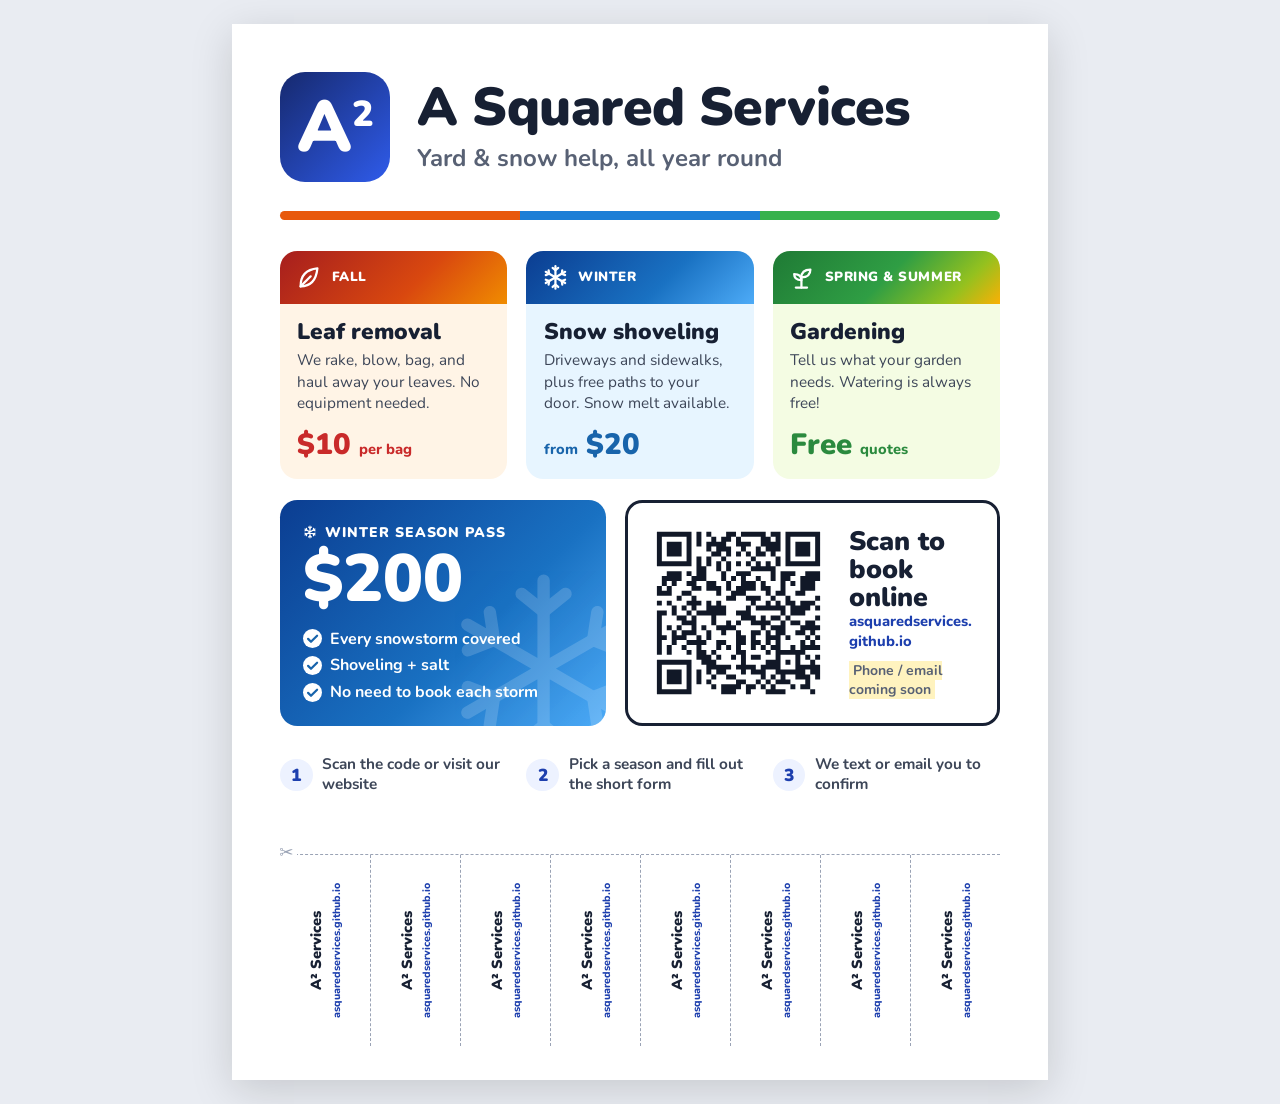
==== flier/index.html @ a0c56574 "Build seasonal site with booking forms, Google Sheet receiver, and flier - Home page plus Fall, Wint" ====
<!DOCTYPE html>
<html lang="en">
<head>
  <meta charset="utf-8">
  <meta name="viewport" content="width=device-width, initial-scale=1">
  <title>A Squared Services flier</title>
  <link rel="preconnect" href="https://fonts.googleapis.com">
  <link rel="preconnect" href="https://fonts.gstatic.com" crossorigin>
  <link rel="stylesheet" href="https://fonts.googleapis.com/css2?family=Nunito:wght@400;600;700;800;900&display=swap">
  <!--
    Printable US-letter flier. To make the PDF, open this page in Chrome,
    print (Cmd+P), choose "Save as PDF", set Margins to "None", and turn on
    "Background graphics". The QR code (qr-code.svg) links to
    https://asquaredservices.github.io
  -->
  <style>
    @page {
      size: letter;
      margin: 0;
    }

    * {
      box-sizing: border-box;
    }

    html,
    body {
      margin: 0;
    }

    body {
      background: #e9ecf2;
      color: #172033;
      font-family: "Nunito", system-ui, sans-serif;
      -webkit-print-color-adjust: exact;
      print-color-adjust: exact;
    }

    .sheet {
      display: flex;
      flex-direction: column;
      width: 8.5in;
      height: 11in;
      margin: 0 auto;
      padding: 0.5in 0.5in 0.35in;
      overflow: hidden;
      background: #fff;
    }

    @media screen {
      .sheet {
        margin: 24px auto;
        box-shadow: 0 10px 40px rgb(0 0 0 / 0.15);
      }
    }

    .icon {
      width: 1em;
      height: 1em;
      flex: none;
      fill: none;
      stroke: currentColor;
      stroke-width: 2;
      stroke-linecap: round;
      stroke-linejoin: round;
    }

    /* Header */

    .top {
      display: flex;
      align-items: center;
      gap: 0.28in;
    }

    .logo {
      display: inline-block;
      width: 1.15in;
      height: 1.15in;
      border-radius: 0.26in;
      background: linear-gradient(135deg, #16296e, #2f5bea);
      color: #fff;
      font-size: 54pt;
      font-weight: 900;
      line-height: 1.15in;
      text-align: center;
    }

    .logo sup {
      font-size: 0.5em;
      line-height: 0;
    }

    h1 {
      margin: 0;
      font-size: 40pt;
      font-weight: 900;
      line-height: 1;
      letter-spacing: -0.01em;
    }

    .tagline {
      margin: 0.08in 0 0;
      color: #586174;
      font-size: 18pt;
      font-weight: 700;
    }

    .stripe {
      height: 0.09in;
      margin: 0.3in 0 0.32in;
      border-radius: 99px;
      background: linear-gradient(90deg, #e8590c 0 33.3%, #1c7ed6 33.3% 66.6%, #37b24d 66.6%);
    }

    /* Seasons */

    .seasons {
      display: grid;
      grid-template-columns: repeat(3, 1fr);
      gap: 0.2in;
    }

    .season {
      display: flex;
      flex-direction: column;
      overflow: hidden;
      border-radius: 0.18in;
      background: var(--tint);
    }

    .fall {
      --hero: linear-gradient(135deg, #a61e1e, #d9480f 60%, #f08c00);
      --tint: #fff4e6;
      --dark: #c92a2a;
    }

    .winter {
      --hero: linear-gradient(135deg, #0b3d91, #1971c2 60%, #4dabf7);
      --tint: #e7f5ff;
      --dark: #1864ab;
    }

    .spring {
      --hero: linear-gradient(135deg, #1f7a35, #2f9e44 50%, #94c11f 80%, #fab005);
      --tint: #f4fce3;
      --dark: #2b8a3e;
    }

    .season-top {
      display: flex;
      align-items: center;
      gap: 0.1in;
      padding: 0.14in 0.16in;
      background: var(--hero);
      color: #fff;
      font-size: 10pt;
      font-weight: 900;
      letter-spacing: 0.04em;
      text-transform: uppercase;
      white-space: nowrap;
    }

    .season-top .icon {
      width: 0.28in;
      height: 0.28in;
    }

    .season-body {
      display: flex;
      flex: 1;
      flex-direction: column;
      padding: 0.16in 0.18in 0.2in;
    }

    h2 {
      margin: 0 0 0.06in;
      font-size: 17pt;
      font-weight: 900;
      line-height: 1.1;
    }

    .season p {
      margin: 0 0 0.16in;
      color: #3d4658;
      font-size: 11.5pt;
      line-height: 1.4;
    }

    .season .price {
      margin: auto 0 0;
      color: var(--dark);
      font-size: 22pt;
      font-weight: 900;
      line-height: 1;
    }

    .price small {
      font-size: 11pt;
      font-weight: 800;
    }

    /* Season pass and QR code */

    .bottom {
      display: grid;
      grid-template-columns: 1fr 1.15fr;
      gap: 0.2in;
      margin-top: 0.22in;
    }

    .pass {
      position: relative;
      overflow: hidden;
      padding: 0.24in;
      border-radius: 0.18in;
      background: linear-gradient(135deg, #0b3d91, #1971c2 60%, #4dabf7);
      color: #fff;
    }

    .pass .art {
      position: absolute;
      right: -0.45in;
      bottom: -0.5in;
      width: 2.2in;
      height: 2.2in;
      opacity: 0.16;
      stroke-width: 1.4;
    }

    .eyebrow {
      display: flex;
      align-items: center;
      gap: 0.08in;
      margin: 0 0 0.06in;
      font-size: 10.5pt;
      font-weight: 900;
      letter-spacing: 0.07em;
      text-transform: uppercase;
    }

    .pass-price {
      margin: 0;
      font-size: 50pt;
      font-weight: 900;
      line-height: 1;
    }

    .pass ul {
      display: grid;
      gap: 0.05in;
      margin: 0.14in 0 0;
      padding: 0;
      list-style: none;
      font-size: 12pt;
      font-weight: 700;
    }

    .pass li {
      display: flex;
      align-items: center;
      gap: 0.08in;
    }

    .pass li .icon {
      width: 0.2in;
      height: 0.2in;
      padding: 0.02in;
      border-radius: 50%;
      background: #fff;
      color: #1864ab;
      stroke-width: 3.5;
    }

    .scan {
      display: flex;
      align-items: center;
      gap: 0.2in;
      padding: 0.2in;
      border: 0.035in solid #172033;
      border-radius: 0.18in;
    }

    .scan img {
      width: 1.9in;
      height: 1.9in;
      flex: none;
    }

    .scan-title {
      margin: 0 0 0.08in;
      font-size: 20pt;
      font-weight: 900;
      line-height: 1.05;
    }

    .scan p {
      margin: 0;
    }

    .url {
      color: #1d3fae;
      font-size: 11pt;
      font-weight: 800;
    }

    .contact {
      margin-top: 0.1in !important;
      color: #586174;
      font-size: 10.5pt;
      font-weight: 700;
    }

    .todo {
      padding: 0 0.04in;
      background: #fff3bf;
    }

    /* How it works */

    .steps {
      display: grid;
      grid-template-columns: repeat(3, 1fr);
      gap: 0.2in;
      margin: 0.3in 0 0;
      padding: 0;
      list-style: none;
      counter-reset: step;
    }

    .steps li {
      display: flex;
      align-items: center;
      gap: 0.1in;
      color: #3d4658;
      font-size: 11.5pt;
      font-weight: 700;
      line-height: 1.3;
      counter-increment: step;
    }

    .steps li::before {
      content: counter(step);
      display: grid;
      flex: none;
      place-items: center;
      width: 0.34in;
      height: 0.34in;
      border-radius: 50%;
      background: #edf2ff;
      color: #1d3fae;
      font-size: 13pt;
      font-weight: 900;
    }

    /* Tear-off tabs */

    .tear {
      position: relative;
      display: grid;
      grid-template-columns: repeat(8, 1fr);
      height: 2in;
      margin-top: auto;
      border-top: 1.5px dashed #9aa3b5;
    }

    .scissors {
      position: absolute;
      top: -0.12in;
      left: -0.05in;
      padding: 0 0.04in;
      background: #fff;
      color: #9aa3b5;
      font-size: 13pt;
      line-height: 1;
    }

    .tab {
      display: flex;
      flex-direction: column;
      align-items: center;
      justify-content: center;
      gap: 0.03in;
      padding: 0.08in 0;
      writing-mode: vertical-rl;
      transform: rotate(180deg);
      white-space: nowrap;
    }

    .tab + .tab {
      border-right: 1.5px dashed #9aa3b5;
    }

    .tab b {
      font-size: 11pt;
      font-weight: 900;
    }

    .tab span {
      color: #1d3fae;
      font-size: 8pt;
      font-weight: 800;
    }
  </style>
</head>
<body>
  <svg width="0" height="0" style="position:absolute" aria-hidden="true">
    <symbol id="i-leaf" viewBox="0 0 24 24"><path d="M5 20C5 11 10 5 20 4c-1 10-6 16-15 16Z"/><path d="M5 20l9-9"/></symbol>
    <symbol id="i-snow" viewBox="0 0 24 24"><path d="M12 2v20M3.34 7l17.32 10M3.34 17 20.66 7"/><path d="M9.5 3.5 12 5.5l2.5-2" /><path d="M9.5 20.5 12 18.5l2.5 2"/><path d="M18.11 5.59l-.48 3.16 2.98 1.17"/><path d="M3.39 14.09l2.98 1.16-.48 3.17"/><path d="M5.89 5.59l.48 3.16-2.98 1.17"/><path d="M20.61 14.09l-2.98 1.16.48 3.17"/></symbol>
    <symbol id="i-sprout" viewBox="0 0 24 24"><path d="M12 21v-9"/><path d="M12 12c0-4.5 3-7 8-7 0 4.5-3 7-8 7Z"/><path d="M12 14.5c0-3.5-2.4-5.5-6.5-5.5 0 3.5 2.4 5.5 6.5 5.5Z"/><path d="M7 21h10"/></symbol>
    <symbol id="i-check" viewBox="0 0 24 24"><path d="m5 12.5 4.5 4.5L19 7.5"/></symbol>
  </svg>

  <div class="sheet">
    <header class="top">
      <div class="logo">A<sup>2</sup></div>
      <div>
        <h1>A Squared Services</h1>
        <p class="tagline">Yard &amp; snow help, all year round</p>
      </div>
    </header>

    <div class="stripe"></div>

    <section class="seasons">
      <article class="season fall">
        <div class="season-top"><svg class="icon"><use href="#i-leaf"/></svg>Fall</div>
        <div class="season-body">
          <h2>Leaf removal</h2>
          <p>We rake, blow, bag, and haul away your leaves. No equipment needed.</p>
          <p class="price">$10 <small>per bag</small></p>
        </div>
      </article>
      <article class="season winter">
        <div class="season-top"><svg class="icon"><use href="#i-snow"/></svg>Winter</div>
        <div class="season-body">
          <h2>Snow shoveling</h2>
          <p>Driveways and sidewalks, plus free paths to your door. Snow melt available.</p>
          <p class="price"><small>from</small> $20</p>
        </div>
      </article>
      <article class="season spring">
        <div class="season-top"><svg class="icon"><use href="#i-sprout"/></svg>Spring &amp; Summer</div>
        <div class="season-body">
          <h2>Gardening</h2>
          <p>Tell us what your garden needs. Watering is always free!</p>
          <p class="price">Free <small>quotes</small></p>
        </div>
      </article>
    </section>

    <section class="bottom">
      <div class="pass">
        <svg class="icon art" aria-hidden="true"><use href="#i-snow"/></svg>
        <p class="eyebrow"><svg class="icon"><use href="#i-snow"/></svg>Winter Season Pass</p>
        <p class="pass-price">$200</p>
        <ul>
          <li><svg class="icon"><use href="#i-check"/></svg>Every snowstorm covered</li>
          <li><svg class="icon"><use href="#i-check"/></svg>Shoveling + salt</li>
          <li><svg class="icon"><use href="#i-check"/></svg>No need to book each storm</li>
        </ul>
      </div>
      <div class="scan">
        <img src="qr-code.svg" alt="QR code linking to asquaredservices.github.io">
        <div>
          <p class="scan-title">Scan to book online</p>
          <p class="url">asquaredservices.<wbr>github.io</p>
          <!-- Contact info: fill in once Adrian sends it -->
          <p class="contact"><span class="todo">Phone / email coming soon</span></p>
        </div>
      </div>
    </section>

    <ol class="steps">
      <li>Scan the code or visit our website</li>
      <li>Pick a season and fill out the short form</li>
      <li>We text or email you to confirm</li>
    </ol>

    <footer class="tear">
      <span class="scissors">&#9986;</span>
      <div class="tab"><b>A² Services</b><span>asquaredservices.github.io</span></div>
      <div class="tab"><b>A² Services</b><span>asquaredservices.github.io</span></div>
      <div class="tab"><b>A² Services</b><span>asquaredservices.github.io</span></div>
      <div class="tab"><b>A² Services</b><span>asquaredservices.github.io</span></div>
      <div class="tab"><b>A² Services</b><span>asquaredservices.github.io</span></div>
      <div class="tab"><b>A² Services</b><span>asquaredservices.github.io</span></div>
      <div class="tab"><b>A² Services</b><span>asquaredservices.github.io</span></div>
      <div class="tab"><b>A² Services</b><span>asquaredservices.github.io</span></div>
    </footer>
  </div>
</body>
</html>
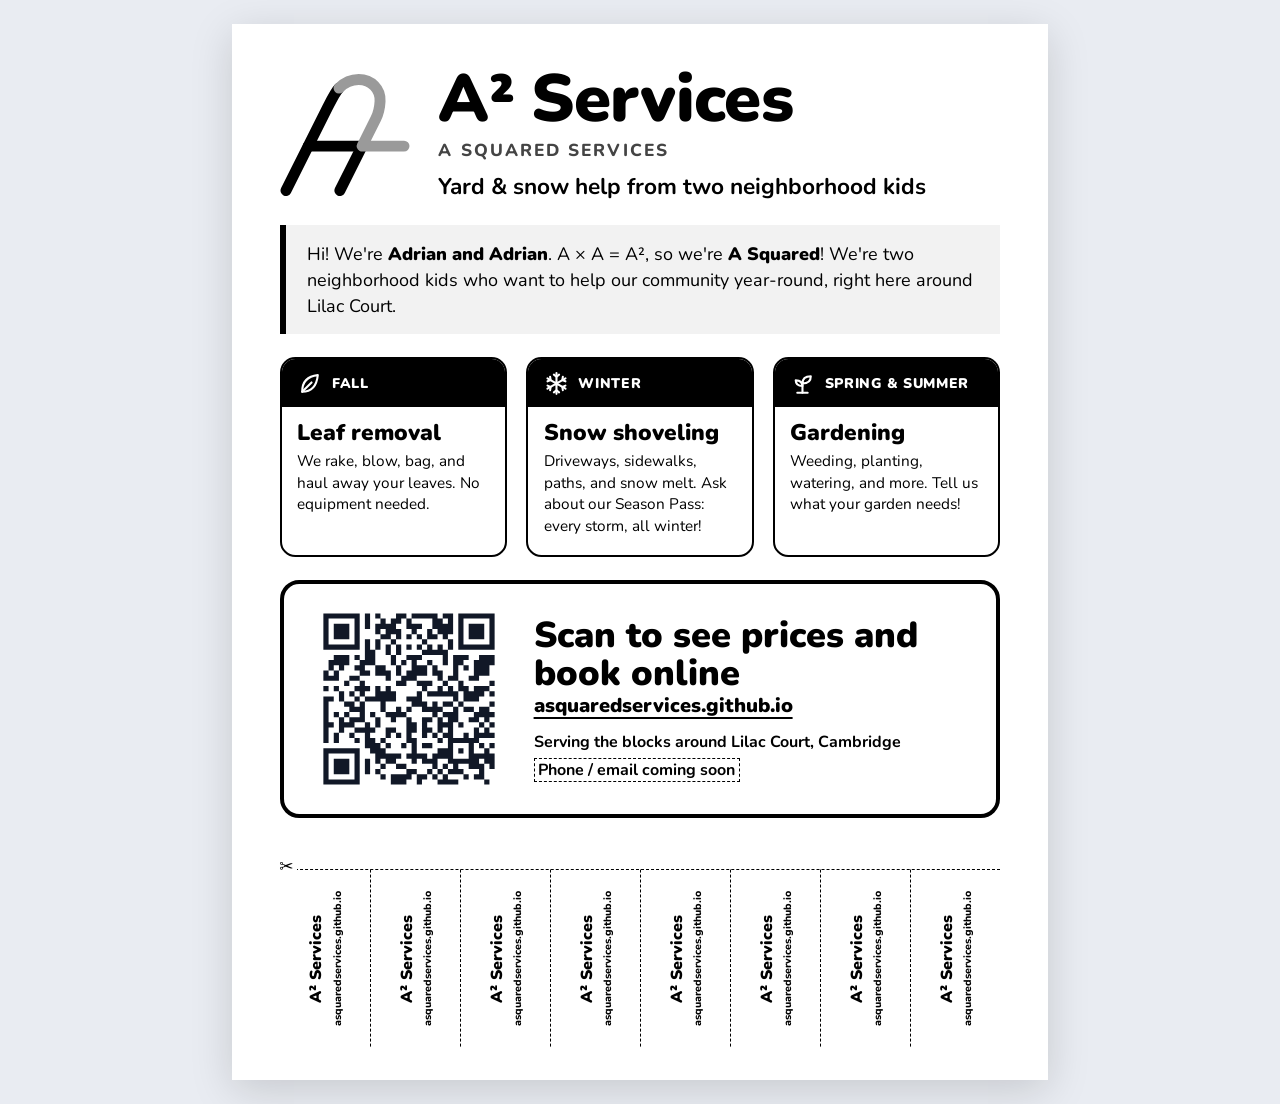
==== commit d1cf6e5d: "Add A² logo and branding, phone validation, and B&W flier - New A² logo from Adrian's sketch: header" ====
--- a/flier/index.html
+++ b/flier/index.html
@@ -3,15 +3,17 @@
 <head>
   <meta charset="utf-8">
   <meta name="viewport" content="width=device-width, initial-scale=1">
-  <title>A Squared Services flier</title>
+  <title>A² Services flier</title>
   <link rel="preconnect" href="https://fonts.googleapis.com">
   <link rel="preconnect" href="https://fonts.gstatic.com" crossorigin>
   <link rel="stylesheet" href="https://fonts.googleapis.com/css2?family=Nunito:wght@400;600;700;800;900&display=swap">
   <!--
-    Printable US-letter flier. To make the PDF, open this page in Chrome,
-    print (Cmd+P), choose "Save as PDF", set Margins to "None", and turn on
-    "Background graphics". The QR code (qr-code.svg) links to
-    https://asquaredservices.github.io
+    Printable US-letter flier, designed for black-and-white printing.
+    No prices on purpose: the QR code (qr-code.svg) sends people to
+    https://asquaredservices.github.io for prices and booking.
+
+    To make the PDF, open this page in Chrome, print (Cmd+P), choose
+    "Save as PDF", set Margins to "None", and turn on "Background graphics".
   -->
   <style>
     @page {
@@ -30,7 +32,7 @@
 
     body {
       background: #e9ecf2;
-      color: #172033;
+      color: #000;
       font-family: "Nunito", system-ui, sans-serif;
       -webkit-print-color-adjust: exact;
       print-color-adjust: exact;
@@ -42,7 +44,7 @@
       width: 8.5in;
       height: 11in;
       margin: 0 auto;
-      padding: 0.5in 0.5in 0.35in;
+      padding: 0.45in 0.5in 0.35in;
       overflow: hidden;
       background: #fff;
     }
@@ -70,47 +72,49 @@
     .top {
       display: flex;
       align-items: center;
-      gap: 0.28in;
-    }
-
-    .logo {
-      display: inline-block;
-      width: 1.15in;
-      height: 1.15in;
-      border-radius: 0.26in;
-      background: linear-gradient(135deg, #16296e, #2f5bea);
-      color: #fff;
-      font-size: 54pt;
-      font-weight: 900;
-      line-height: 1.15in;
-      text-align: center;
-    }
-
-    .logo sup {
-      font-size: 0.5em;
-      line-height: 0;
+      gap: 0.3in;
+    }
+
+    .top img {
+      width: 1.35in;
+      height: 1.29in;
+      flex: none;
     }
 
     h1 {
       margin: 0;
-      font-size: 40pt;
+      font-size: 50pt;
       font-weight: 900;
       line-height: 1;
       letter-spacing: -0.01em;
     }
 
+    .aka {
+      margin: 0.04in 0 0;
+      color: #444;
+      font-size: 13pt;
+      font-weight: 800;
+      letter-spacing: 0.12em;
+      text-transform: uppercase;
+    }
+
     .tagline {
-      margin: 0.08in 0 0;
-      color: #586174;
-      font-size: 18pt;
+      margin: 0.1in 0 0;
+      font-size: 17pt;
       font-weight: 700;
     }
 
-    .stripe {
-      height: 0.09in;
-      margin: 0.3in 0 0.32in;
-      border-radius: 99px;
-      background: linear-gradient(90deg, #e8590c 0 33.3%, #1c7ed6 33.3% 66.6%, #37b24d 66.6%);
+    .intro {
+      margin: 0.24in 0 0;
+      padding: 0.16in 0.22in;
+      border-left: 0.07in solid #000;
+      background: #f2f2f2;
+      font-size: 13.5pt;
+      line-height: 1.45;
+    }
+
+    .intro b {
+      font-weight: 900;
     }
 
     /* Seasons */
@@ -119,58 +123,36 @@
       display: grid;
       grid-template-columns: repeat(3, 1fr);
       gap: 0.2in;
+      margin-top: 0.24in;
     }
 
     .season {
-      display: flex;
-      flex-direction: column;
       overflow: hidden;
-      border-radius: 0.18in;
-      background: var(--tint);
-    }
-
-    .fall {
-      --hero: linear-gradient(135deg, #a61e1e, #d9480f 60%, #f08c00);
-      --tint: #fff4e6;
-      --dark: #c92a2a;
-    }
-
-    .winter {
-      --hero: linear-gradient(135deg, #0b3d91, #1971c2 60%, #4dabf7);
-      --tint: #e7f5ff;
-      --dark: #1864ab;
-    }
-
-    .spring {
-      --hero: linear-gradient(135deg, #1f7a35, #2f9e44 50%, #94c11f 80%, #fab005);
-      --tint: #f4fce3;
-      --dark: #2b8a3e;
+      border: 0.025in solid #000;
+      border-radius: 0.16in;
     }
 
     .season-top {
       display: flex;
       align-items: center;
       gap: 0.1in;
-      padding: 0.14in 0.16in;
-      background: var(--hero);
+      padding: 0.12in 0.16in;
+      background: #000;
       color: #fff;
-      font-size: 10pt;
-      font-weight: 900;
-      letter-spacing: 0.04em;
+      font-size: 10.5pt;
+      font-weight: 900;
+      letter-spacing: 0.05em;
       text-transform: uppercase;
       white-space: nowrap;
     }
 
     .season-top .icon {
-      width: 0.28in;
-      height: 0.28in;
+      width: 0.26in;
+      height: 0.26in;
     }
 
     .season-body {
-      display: flex;
-      flex: 1;
-      flex-direction: column;
-      padding: 0.16in 0.18in 0.2in;
+      padding: 0.14in 0.16in 0.18in;
     }
 
     h2 {
@@ -181,176 +163,63 @@
     }
 
     .season p {
-      margin: 0 0 0.16in;
-      color: #3d4658;
+      margin: 0;
       font-size: 11.5pt;
       line-height: 1.4;
     }
 
-    .season .price {
-      margin: auto 0 0;
-      color: var(--dark);
-      font-size: 22pt;
-      font-weight: 900;
-      line-height: 1;
-    }
-
-    .price small {
-      font-size: 11pt;
-      font-weight: 800;
-    }
-
-    /* Season pass and QR code */
-
-    .bottom {
-      display: grid;
-      grid-template-columns: 1fr 1.15fr;
-      gap: 0.2in;
-      margin-top: 0.22in;
-    }
-
-    .pass {
-      position: relative;
-      overflow: hidden;
-      padding: 0.24in;
-      border-radius: 0.18in;
-      background: linear-gradient(135deg, #0b3d91, #1971c2 60%, #4dabf7);
-      color: #fff;
-    }
-
-    .pass .art {
-      position: absolute;
-      right: -0.45in;
-      bottom: -0.5in;
-      width: 2.2in;
-      height: 2.2in;
-      opacity: 0.16;
-      stroke-width: 1.4;
-    }
-
-    .eyebrow {
+    /* QR code */
+
+    .scan {
       display: flex;
       align-items: center;
-      gap: 0.08in;
-      margin: 0 0 0.06in;
-      font-size: 10.5pt;
-      font-weight: 900;
-      letter-spacing: 0.07em;
-      text-transform: uppercase;
-    }
-
-    .pass-price {
-      margin: 0;
-      font-size: 50pt;
-      font-weight: 900;
-      line-height: 1;
-    }
-
-    .pass ul {
-      display: grid;
-      gap: 0.05in;
-      margin: 0.14in 0 0;
-      padding: 0;
-      list-style: none;
+      gap: 0.3in;
+      margin-top: 0.24in;
+      padding: 0.2in 0.3in;
+      border: 0.05in solid #000;
+      border-radius: 0.2in;
+    }
+
+    .scan img {
+      width: 2in;
+      height: 2in;
+      flex: none;
+    }
+
+    .scan-title {
+      margin: 0 0 0.08in;
+      font-size: 27pt;
+      font-weight: 900;
+      line-height: 1.05;
+    }
+
+    .scan p {
+      margin: 0;
+    }
+
+    .url {
+      font-size: 15pt;
+      font-weight: 900;
+      text-decoration: underline;
+      text-decoration-thickness: 0.02in;
+      text-underline-offset: 0.05in;
+    }
+
+    .area {
+      margin-top: 0.12in !important;
       font-size: 12pt;
       font-weight: 700;
     }
 
-    .pass li {
-      display: flex;
-      align-items: center;
-      gap: 0.08in;
-    }
-
-    .pass li .icon {
-      width: 0.2in;
-      height: 0.2in;
-      padding: 0.02in;
-      border-radius: 50%;
-      background: #fff;
-      color: #1864ab;
-      stroke-width: 3.5;
-    }
-
-    .scan {
-      display: flex;
-      align-items: center;
-      gap: 0.2in;
-      padding: 0.2in;
-      border: 0.035in solid #172033;
-      border-radius: 0.18in;
-    }
-
-    .scan img {
-      width: 1.9in;
-      height: 1.9in;
-      flex: none;
-    }
-
-    .scan-title {
-      margin: 0 0 0.08in;
-      font-size: 20pt;
-      font-weight: 900;
-      line-height: 1.05;
-    }
-
-    .scan p {
-      margin: 0;
-    }
-
-    .url {
-      color: #1d3fae;
-      font-size: 11pt;
-      font-weight: 800;
-    }
-
     .contact {
-      margin-top: 0.1in !important;
-      color: #586174;
-      font-size: 10.5pt;
+      margin-top: 0.06in !important;
+      font-size: 12pt;
       font-weight: 700;
     }
 
     .todo {
       padding: 0 0.04in;
-      background: #fff3bf;
-    }
-
-    /* How it works */
-
-    .steps {
-      display: grid;
-      grid-template-columns: repeat(3, 1fr);
-      gap: 0.2in;
-      margin: 0.3in 0 0;
-      padding: 0;
-      list-style: none;
-      counter-reset: step;
-    }
-
-    .steps li {
-      display: flex;
-      align-items: center;
-      gap: 0.1in;
-      color: #3d4658;
-      font-size: 11.5pt;
-      font-weight: 700;
-      line-height: 1.3;
-      counter-increment: step;
-    }
-
-    .steps li::before {
-      content: counter(step);
-      display: grid;
-      flex: none;
-      place-items: center;
-      width: 0.34in;
-      height: 0.34in;
-      border-radius: 50%;
-      background: #edf2ff;
-      color: #1d3fae;
-      font-size: 13pt;
-      font-weight: 900;
+      border: 1px dashed #000;
     }
 
     /* Tear-off tabs */
@@ -359,9 +228,9 @@
       position: relative;
       display: grid;
       grid-template-columns: repeat(8, 1fr);
-      height: 2in;
+      height: 1.85in;
       margin-top: auto;
-      border-top: 1.5px dashed #9aa3b5;
+      border-top: 1.5px dashed #000;
     }
 
     .scissors {
@@ -370,7 +239,6 @@
       left: -0.05in;
       padding: 0 0.04in;
       background: #fff;
-      color: #9aa3b5;
       font-size: 13pt;
       line-height: 1;
     }
@@ -388,16 +256,15 @@
     }
 
     .tab + .tab {
-      border-right: 1.5px dashed #9aa3b5;
+      border-right: 1.5px dashed #000;
     }
 
     .tab b {
-      font-size: 11pt;
+      font-size: 12pt;
       font-weight: 900;
     }
 
     .tab span {
-      color: #1d3fae;
       font-size: 8pt;
       font-weight: 800;
     }
@@ -408,74 +275,54 @@
     <symbol id="i-leaf" viewBox="0 0 24 24"><path d="M5 20C5 11 10 5 20 4c-1 10-6 16-15 16Z"/><path d="M5 20l9-9"/></symbol>
     <symbol id="i-snow" viewBox="0 0 24 24"><path d="M12 2v20M3.34 7l17.32 10M3.34 17 20.66 7"/><path d="M9.5 3.5 12 5.5l2.5-2" /><path d="M9.5 20.5 12 18.5l2.5 2"/><path d="M18.11 5.59l-.48 3.16 2.98 1.17"/><path d="M3.39 14.09l2.98 1.16-.48 3.17"/><path d="M5.89 5.59l.48 3.16-2.98 1.17"/><path d="M20.61 14.09l-2.98 1.16.48 3.17"/></symbol>
     <symbol id="i-sprout" viewBox="0 0 24 24"><path d="M12 21v-9"/><path d="M12 12c0-4.5 3-7 8-7 0 4.5-3 7-8 7Z"/><path d="M12 14.5c0-3.5-2.4-5.5-6.5-5.5 0 3.5 2.4 5.5 6.5 5.5Z"/><path d="M7 21h10"/></symbol>
-    <symbol id="i-check" viewBox="0 0 24 24"><path d="m5 12.5 4.5 4.5L19 7.5"/></symbol>
   </svg>
 
   <div class="sheet">
     <header class="top">
-      <div class="logo">A<sup>2</sup></div>
+      <img src="logo-bw.svg" alt="A² logo">
       <div>
-        <h1>A Squared Services</h1>
-        <p class="tagline">Yard &amp; snow help, all year round</p>
+        <h1>A² Services</h1>
+        <p class="aka">A Squared Services</p>
+        <p class="tagline">Yard &amp; snow help from two neighborhood kids</p>
       </div>
     </header>
 
-    <div class="stripe"></div>
+    <p class="intro">Hi! We're <b>Adrian and Adrian</b>. A &times; A = A&sup2;, so we're <b>A Squared</b>! We're two neighborhood kids who want to help our community year-round, right here around Lilac Court.</p>
 
     <section class="seasons">
-      <article class="season fall">
+      <article class="season">
         <div class="season-top"><svg class="icon"><use href="#i-leaf"/></svg>Fall</div>
         <div class="season-body">
           <h2>Leaf removal</h2>
           <p>We rake, blow, bag, and haul away your leaves. No equipment needed.</p>
-          <p class="price">$10 <small>per bag</small></p>
         </div>
       </article>
-      <article class="season winter">
+      <article class="season">
         <div class="season-top"><svg class="icon"><use href="#i-snow"/></svg>Winter</div>
         <div class="season-body">
           <h2>Snow shoveling</h2>
-          <p>Driveways and sidewalks, plus free paths to your door. Snow melt available.</p>
-          <p class="price"><small>from</small> $20</p>
+          <p>Driveways, sidewalks, paths, and snow melt. Ask about our Season Pass: every storm, all winter!</p>
         </div>
       </article>
-      <article class="season spring">
+      <article class="season">
         <div class="season-top"><svg class="icon"><use href="#i-sprout"/></svg>Spring &amp; Summer</div>
         <div class="season-body">
           <h2>Gardening</h2>
-          <p>Tell us what your garden needs. Watering is always free!</p>
-          <p class="price">Free <small>quotes</small></p>
+          <p>Weeding, planting, watering, and more. Tell us what your garden needs!</p>
         </div>
       </article>
     </section>
 
-    <section class="bottom">
-      <div class="pass">
-        <svg class="icon art" aria-hidden="true"><use href="#i-snow"/></svg>
-        <p class="eyebrow"><svg class="icon"><use href="#i-snow"/></svg>Winter Season Pass</p>
-        <p class="pass-price">$200</p>
-        <ul>
-          <li><svg class="icon"><use href="#i-check"/></svg>Every snowstorm covered</li>
-          <li><svg class="icon"><use href="#i-check"/></svg>Shoveling + salt</li>
-          <li><svg class="icon"><use href="#i-check"/></svg>No need to book each storm</li>
-        </ul>
-      </div>
-      <div class="scan">
-        <img src="qr-code.svg" alt="QR code linking to asquaredservices.github.io">
-        <div>
-          <p class="scan-title">Scan to book online</p>
-          <p class="url">asquaredservices.<wbr>github.io</p>
-          <!-- Contact info: fill in once Adrian sends it -->
-          <p class="contact"><span class="todo">Phone / email coming soon</span></p>
-        </div>
+    <section class="scan">
+      <img src="qr-code.svg" alt="QR code linking to asquaredservices.github.io">
+      <div>
+        <p class="scan-title">Scan to see prices and book online</p>
+        <p class="url">asquaredservices.github.io</p>
+        <p class="area">Serving the blocks around Lilac Court, Cambridge</p>
+        <!-- Contact info: fill in once Adrian sends it -->
+        <p class="contact"><span class="todo">Phone / email coming soon</span></p>
       </div>
     </section>
-
-    <ol class="steps">
-      <li>Scan the code or visit our website</li>
-      <li>Pick a season and fill out the short form</li>
-      <li>We text or email you to confirm</li>
-    </ol>
 
     <footer class="tear">
       <span class="scissors">&#9986;</span>
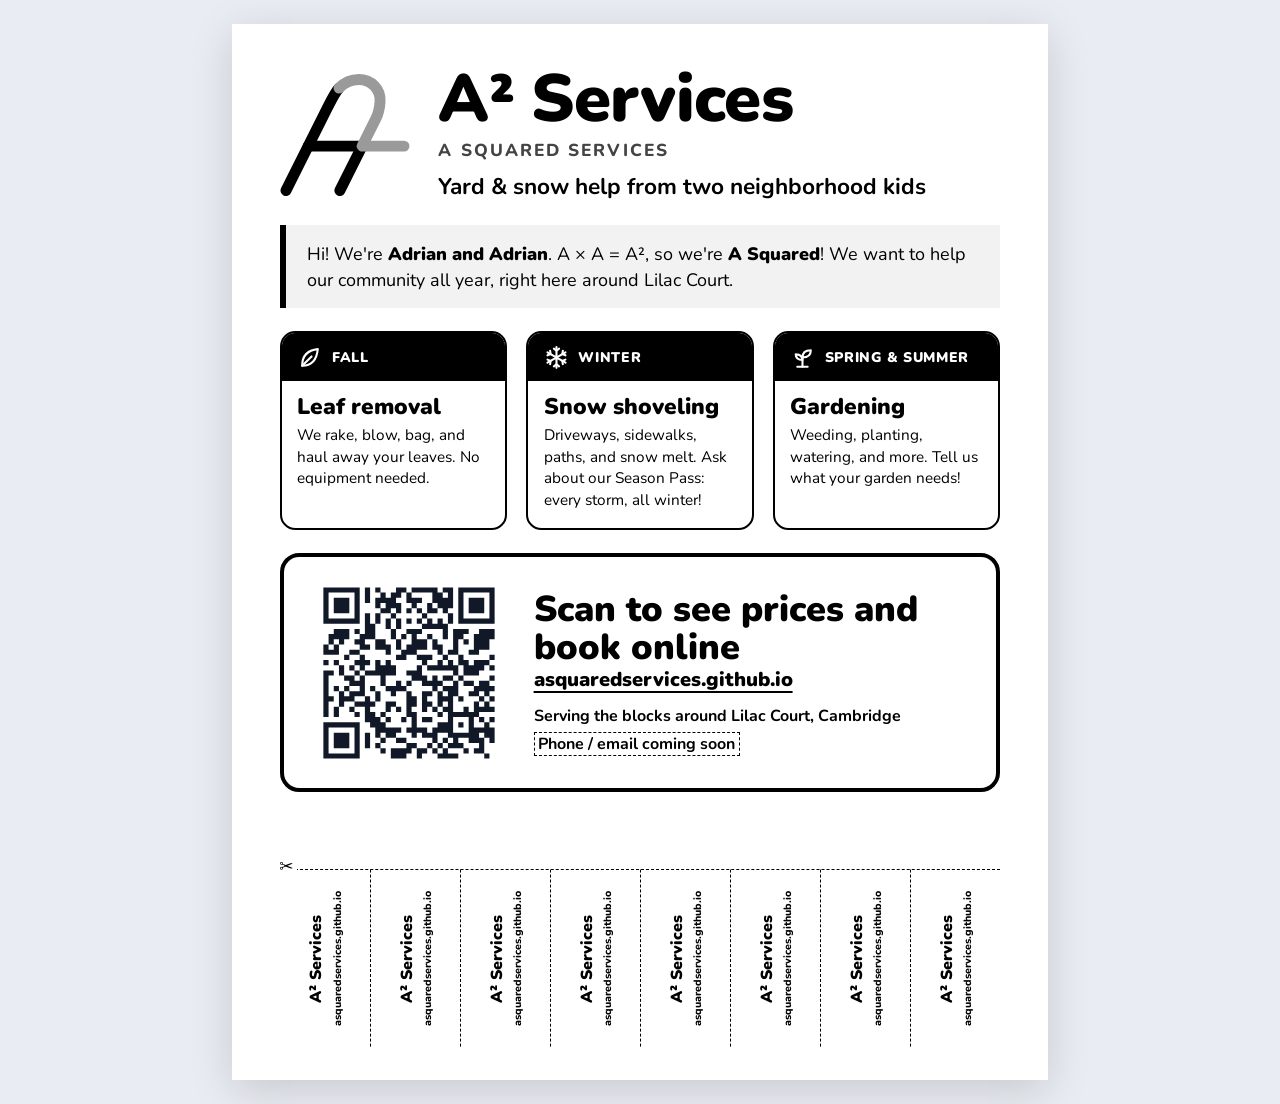
==== commit 8f2aed25: "Reword home page intro, add Season Pass dates, match sheet tabs loosely - "Two neighborhood kids" no" ====
--- a/flier/index.html
+++ b/flier/index.html
@@ -287,7 +287,7 @@
       </div>
     </header>
 
-    <p class="intro">Hi! We're <b>Adrian and Adrian</b>. A &times; A = A&sup2;, so we're <b>A Squared</b>! We're two neighborhood kids who want to help our community year-round, right here around Lilac Court.</p>
+    <p class="intro">Hi! We're <b>Adrian and Adrian</b>. A &times; A = A&sup2;, so we're <b>A Squared</b>! We want to help our community all year, right here around Lilac Court.</p>
 
     <section class="seasons">
       <article class="season">
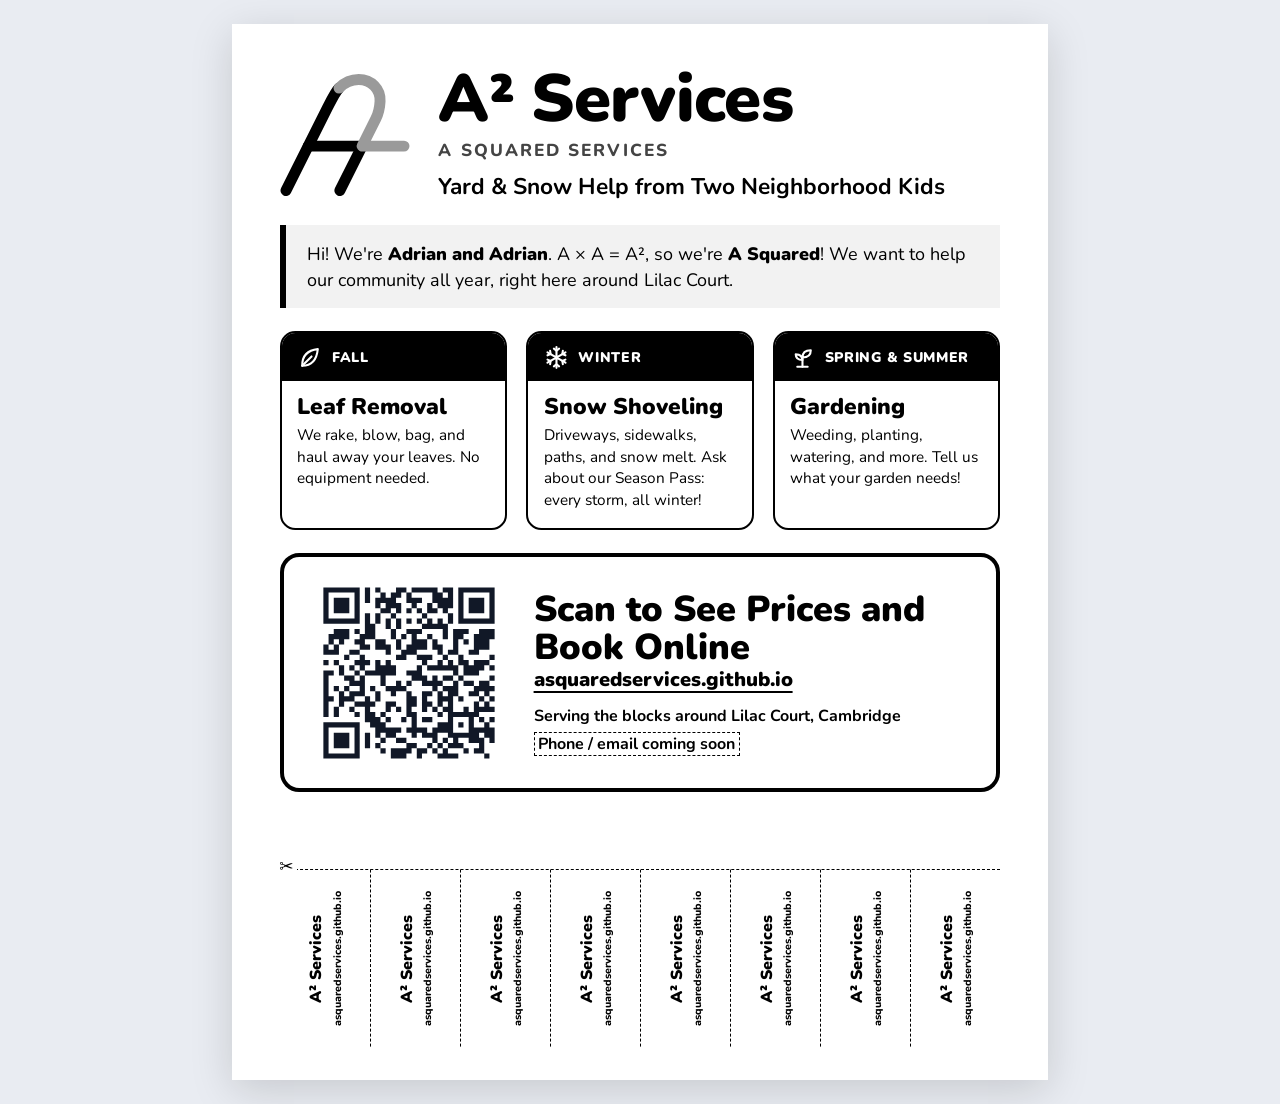
==== commit 746853a5: "Title Case headings and less cheesy Winter description - Headings on the site and flier use Title Ca" ====
--- a/flier/index.html
+++ b/flier/index.html
@@ -283,7 +283,7 @@
       <div>
         <h1>A² Services</h1>
         <p class="aka">A Squared Services</p>
-        <p class="tagline">Yard &amp; snow help from two neighborhood kids</p>
+        <p class="tagline">Yard &amp; Snow Help from Two Neighborhood Kids</p>
       </div>
     </header>
 
@@ -293,14 +293,14 @@
       <article class="season">
         <div class="season-top"><svg class="icon"><use href="#i-leaf"/></svg>Fall</div>
         <div class="season-body">
-          <h2>Leaf removal</h2>
+          <h2>Leaf Removal</h2>
           <p>We rake, blow, bag, and haul away your leaves. No equipment needed.</p>
         </div>
       </article>
       <article class="season">
         <div class="season-top"><svg class="icon"><use href="#i-snow"/></svg>Winter</div>
         <div class="season-body">
-          <h2>Snow shoveling</h2>
+          <h2>Snow Shoveling</h2>
           <p>Driveways, sidewalks, paths, and snow melt. Ask about our Season Pass: every storm, all winter!</p>
         </div>
       </article>
@@ -316,7 +316,7 @@
     <section class="scan">
       <img src="qr-code.svg" alt="QR code linking to asquaredservices.github.io">
       <div>
-        <p class="scan-title">Scan to see prices and book online</p>
+        <p class="scan-title">Scan to See Prices and Book Online</p>
         <p class="url">asquaredservices.github.io</p>
         <p class="area">Serving the blocks around Lilac Court, Cambridge</p>
         <!-- Contact info: fill in once Adrian sends it -->
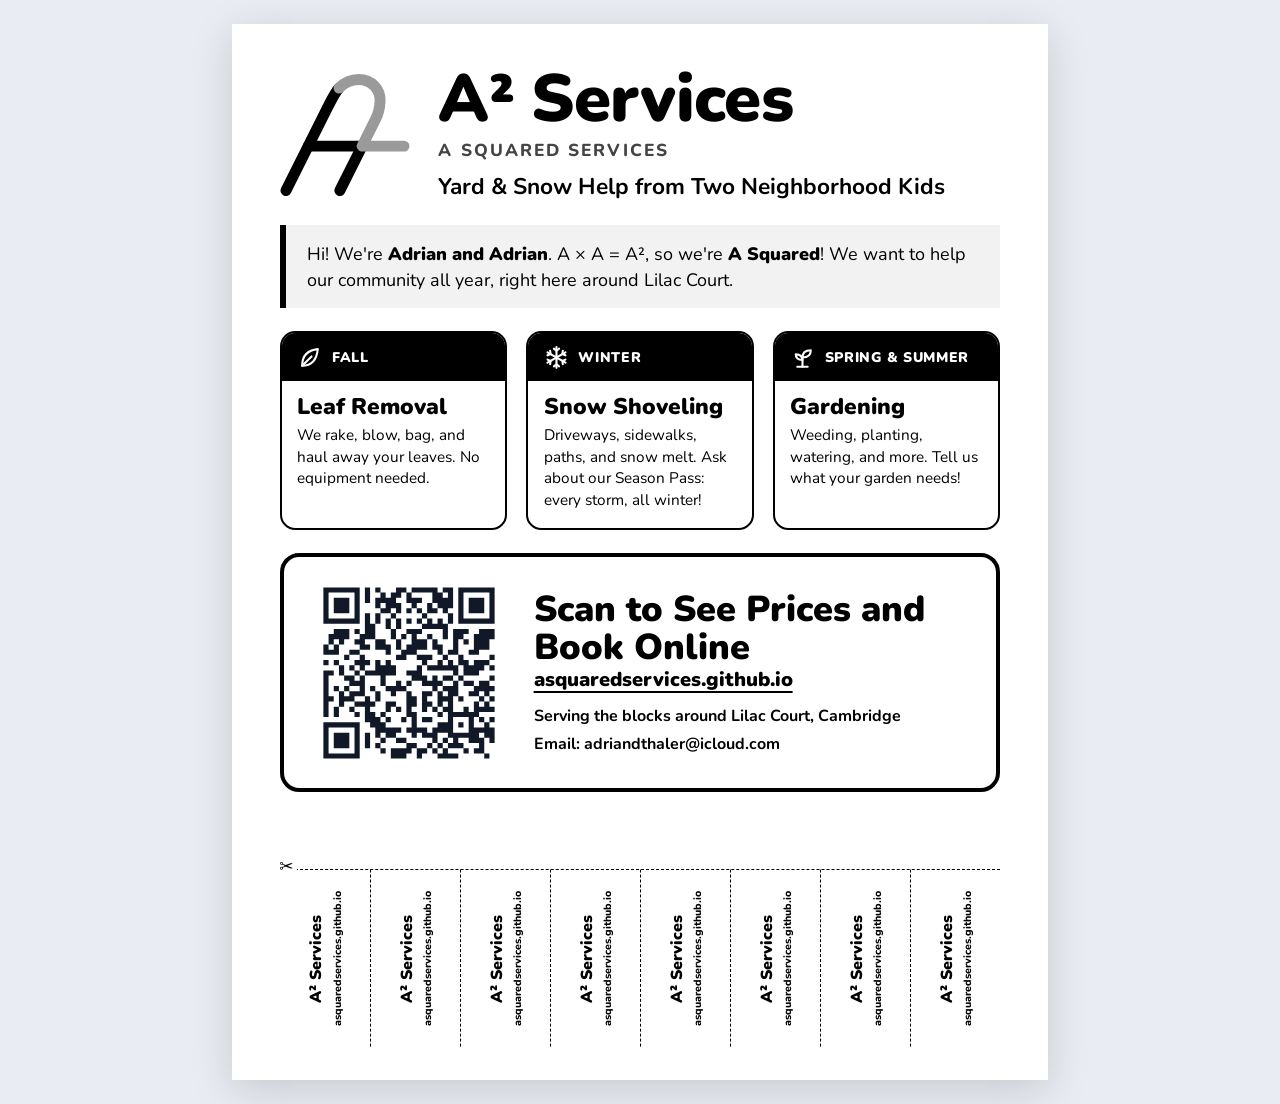
==== commit 567ba759: "Add contact email to the site and flier; warn about iCloud notifications - Contact email adriandthal" ====
--- a/flier/index.html
+++ b/flier/index.html
@@ -319,8 +319,7 @@
         <p class="scan-title">Scan to See Prices and Book Online</p>
         <p class="url">asquaredservices.github.io</p>
         <p class="area">Serving the blocks around Lilac Court, Cambridge</p>
-        <!-- Contact info: fill in once Adrian sends it -->
-        <p class="contact"><span class="todo">Phone / email coming soon</span></p>
+        <p class="contact">Email: adriandthaler@icloud.com</p>
       </div>
     </section>
 
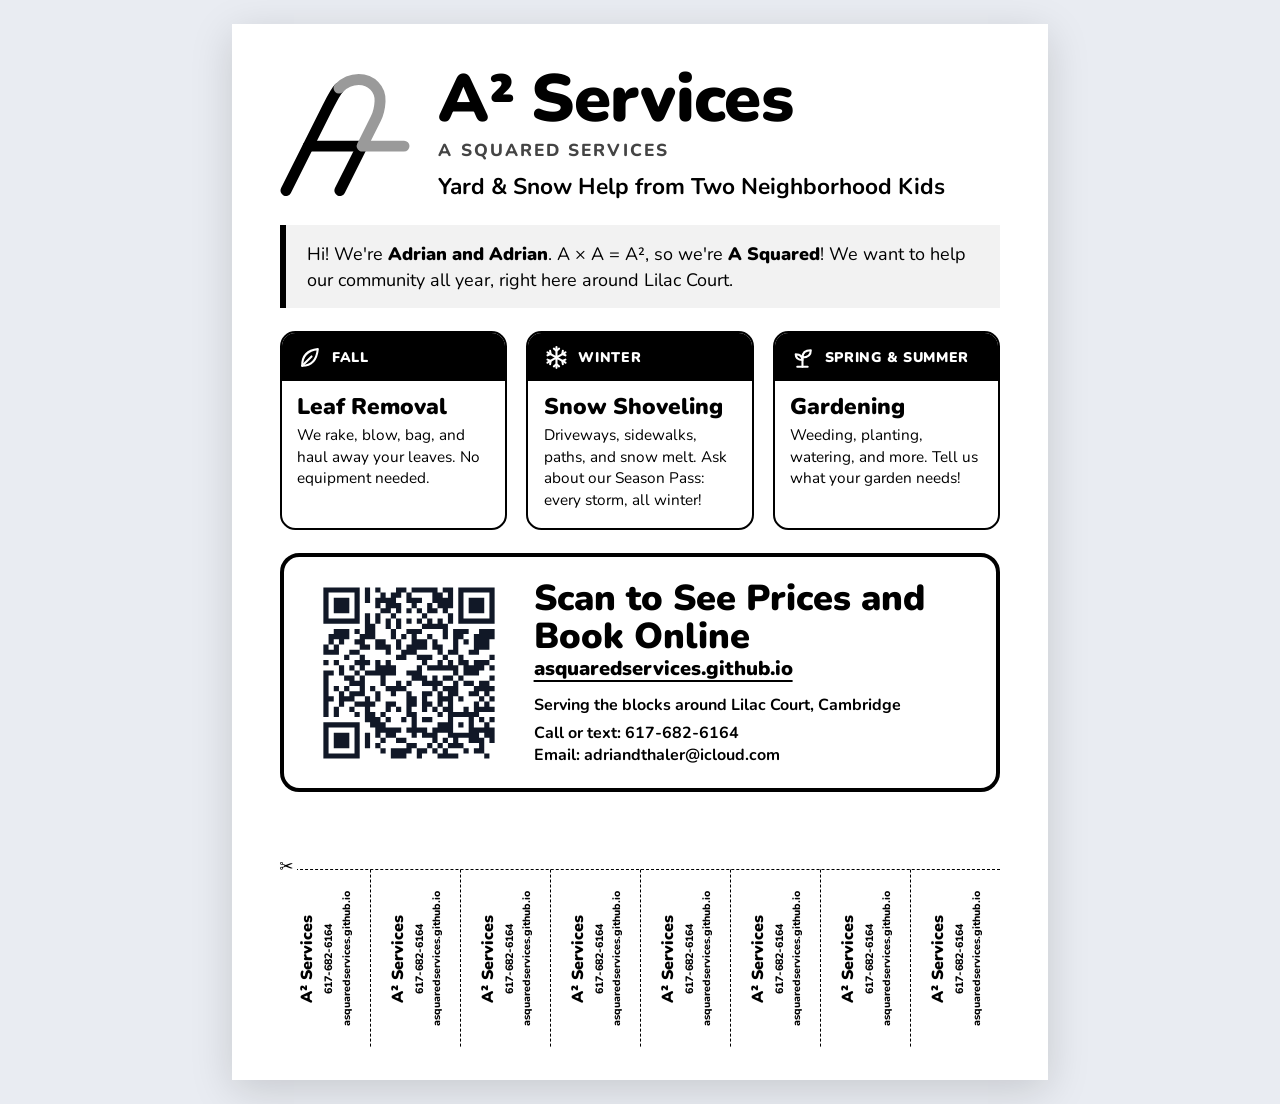
==== commit 7374ba04: "Add phone number; drop the year from the Season Pass - Phone 617-682-6164 shows in the Contact secti" ====
--- a/flier/index.html
+++ b/flier/index.html
@@ -319,20 +319,20 @@
         <p class="scan-title">Scan to See Prices and Book Online</p>
         <p class="url">asquaredservices.github.io</p>
         <p class="area">Serving the blocks around Lilac Court, Cambridge</p>
-        <p class="contact">Email: adriandthaler@icloud.com</p>
+        <p class="contact">Call or text: 617-682-6164<br>Email: adriandthaler@icloud.com</p>
       </div>
     </section>
 
     <footer class="tear">
       <span class="scissors">&#9986;</span>
-      <div class="tab"><b>A² Services</b><span>asquaredservices.github.io</span></div>
-      <div class="tab"><b>A² Services</b><span>asquaredservices.github.io</span></div>
-      <div class="tab"><b>A² Services</b><span>asquaredservices.github.io</span></div>
-      <div class="tab"><b>A² Services</b><span>asquaredservices.github.io</span></div>
-      <div class="tab"><b>A² Services</b><span>asquaredservices.github.io</span></div>
-      <div class="tab"><b>A² Services</b><span>asquaredservices.github.io</span></div>
-      <div class="tab"><b>A² Services</b><span>asquaredservices.github.io</span></div>
-      <div class="tab"><b>A² Services</b><span>asquaredservices.github.io</span></div>
+      <div class="tab"><b>A² Services</b><span>617-682-6164</span><span>asquaredservices.github.io</span></div>
+      <div class="tab"><b>A² Services</b><span>617-682-6164</span><span>asquaredservices.github.io</span></div>
+      <div class="tab"><b>A² Services</b><span>617-682-6164</span><span>asquaredservices.github.io</span></div>
+      <div class="tab"><b>A² Services</b><span>617-682-6164</span><span>asquaredservices.github.io</span></div>
+      <div class="tab"><b>A² Services</b><span>617-682-6164</span><span>asquaredservices.github.io</span></div>
+      <div class="tab"><b>A² Services</b><span>617-682-6164</span><span>asquaredservices.github.io</span></div>
+      <div class="tab"><b>A² Services</b><span>617-682-6164</span><span>asquaredservices.github.io</span></div>
+      <div class="tab"><b>A² Services</b><span>617-682-6164</span><span>asquaredservices.github.io</span></div>
     </footer>
   </div>
 </body>
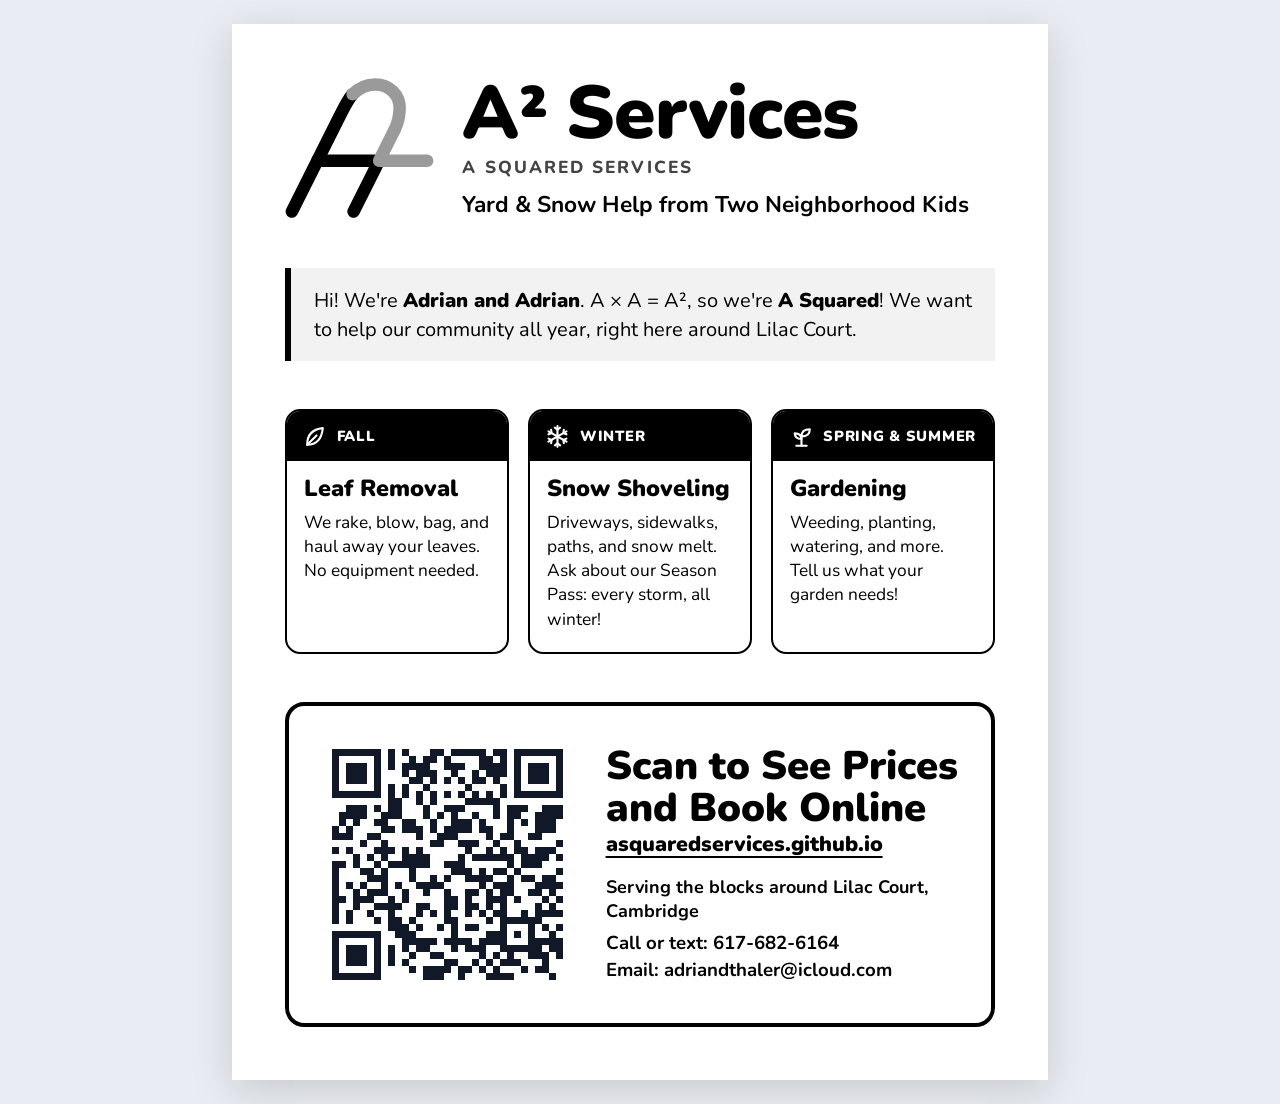
==== commit d109b7bd: "Flier: remove tear-off strips for waterproofing, enlarge the rest The flier will be waterproofed, so" ====
--- a/flier/index.html
+++ b/flier/index.html
@@ -44,7 +44,8 @@
       width: 8.5in;
       height: 11in;
       margin: 0 auto;
-      padding: 0.45in 0.5in 0.35in;
+      justify-content: space-between;
+      padding: 0.55in 0.55in;
       overflow: hidden;
       background: #fff;
     }
@@ -76,14 +77,14 @@
     }
 
     .top img {
-      width: 1.35in;
-      height: 1.29in;
+      width: 1.55in;
+      height: 1.48in;
       flex: none;
     }
 
     h1 {
       margin: 0;
-      font-size: 50pt;
+      font-size: 56pt;
       font-weight: 900;
       line-height: 1;
       letter-spacing: -0.01em;
@@ -105,11 +106,11 @@
     }
 
     .intro {
-      margin: 0.24in 0 0;
-      padding: 0.16in 0.22in;
+      margin: 0;
+      padding: 0.18in 0.24in;
       border-left: 0.07in solid #000;
       background: #f2f2f2;
-      font-size: 13.5pt;
+      font-size: 15pt;
       line-height: 1.45;
     }
 
@@ -123,7 +124,6 @@
       display: grid;
       grid-template-columns: repeat(3, 1fr);
       gap: 0.2in;
-      margin-top: 0.24in;
     }
 
     .season {
@@ -136,10 +136,10 @@
       display: flex;
       align-items: center;
       gap: 0.1in;
-      padding: 0.12in 0.16in;
+      padding: 0.13in 0.16in;
       background: #000;
       color: #fff;
-      font-size: 10.5pt;
+      font-size: 11pt;
       font-weight: 900;
       letter-spacing: 0.05em;
       text-transform: uppercase;
@@ -152,19 +152,19 @@
     }
 
     .season-body {
-      padding: 0.14in 0.16in 0.18in;
+      padding: 0.16in 0.18in 0.22in;
     }
 
     h2 {
-      margin: 0 0 0.06in;
-      font-size: 17pt;
+      margin: 0 0 0.08in;
+      font-size: 17.5pt;
       font-weight: 900;
       line-height: 1.1;
     }
 
     .season p {
       margin: 0;
-      font-size: 11.5pt;
+      font-size: 13pt;
       line-height: 1.4;
     }
 
@@ -174,21 +174,20 @@
       display: flex;
       align-items: center;
       gap: 0.3in;
-      margin-top: 0.24in;
-      padding: 0.2in 0.3in;
+      padding: 0.3in;
       border: 0.05in solid #000;
       border-radius: 0.2in;
     }
 
     .scan img {
-      width: 2in;
-      height: 2in;
+      width: 2.7in;
+      height: 2.7in;
       flex: none;
     }
 
     .scan-title {
-      margin: 0 0 0.08in;
-      font-size: 27pt;
+      margin: 0 0 0.12in;
+      font-size: 30pt;
       font-weight: 900;
       line-height: 1.05;
     }
@@ -198,7 +197,7 @@
     }
 
     .url {
-      font-size: 15pt;
+      font-size: 16pt;
       font-weight: 900;
       text-decoration: underline;
       text-decoration-thickness: 0.02in;
@@ -206,68 +205,19 @@
     }
 
     .area {
-      margin-top: 0.12in !important;
-      font-size: 12pt;
+      margin-top: 0.16in !important;
+      font-size: 13.5pt;
       font-weight: 700;
     }
 
     .contact {
-      margin-top: 0.06in !important;
-      font-size: 12pt;
+      margin-top: 0.08in !important;
+      font-size: 14pt;
+      line-height: 1.45;
       font-weight: 700;
     }
 
-    .todo {
-      padding: 0 0.04in;
-      border: 1px dashed #000;
-    }
-
-    /* Tear-off tabs */
-
-    .tear {
-      position: relative;
-      display: grid;
-      grid-template-columns: repeat(8, 1fr);
-      height: 1.85in;
-      margin-top: auto;
-      border-top: 1.5px dashed #000;
-    }
-
-    .scissors {
-      position: absolute;
-      top: -0.12in;
-      left: -0.05in;
-      padding: 0 0.04in;
-      background: #fff;
-      font-size: 13pt;
-      line-height: 1;
-    }
-
-    .tab {
-      display: flex;
-      flex-direction: column;
-      align-items: center;
-      justify-content: center;
-      gap: 0.03in;
-      padding: 0.08in 0;
-      writing-mode: vertical-rl;
-      transform: rotate(180deg);
-      white-space: nowrap;
-    }
-
-    .tab + .tab {
-      border-right: 1.5px dashed #000;
-    }
-
-    .tab b {
-      font-size: 12pt;
-      font-weight: 900;
-    }
-
-    .tab span {
-      font-size: 8pt;
-      font-weight: 800;
-    }
+
   </style>
 </head>
 <body>
@@ -322,18 +272,6 @@
         <p class="contact">Call or text: 617-682-6164<br>Email: adriandthaler@icloud.com</p>
       </div>
     </section>
-
-    <footer class="tear">
-      <span class="scissors">&#9986;</span>
-      <div class="tab"><b>A² Services</b><span>617-682-6164</span><span>asquaredservices.github.io</span></div>
-      <div class="tab"><b>A² Services</b><span>617-682-6164</span><span>asquaredservices.github.io</span></div>
-      <div class="tab"><b>A² Services</b><span>617-682-6164</span><span>asquaredservices.github.io</span></div>
-      <div class="tab"><b>A² Services</b><span>617-682-6164</span><span>asquaredservices.github.io</span></div>
-      <div class="tab"><b>A² Services</b><span>617-682-6164</span><span>asquaredservices.github.io</span></div>
-      <div class="tab"><b>A² Services</b><span>617-682-6164</span><span>asquaredservices.github.io</span></div>
-      <div class="tab"><b>A² Services</b><span>617-682-6164</span><span>asquaredservices.github.io</span></div>
-      <div class="tab"><b>A² Services</b><span>617-682-6164</span><span>asquaredservices.github.io</span></div>
-    </footer>
   </div>
 </body>
 </html>
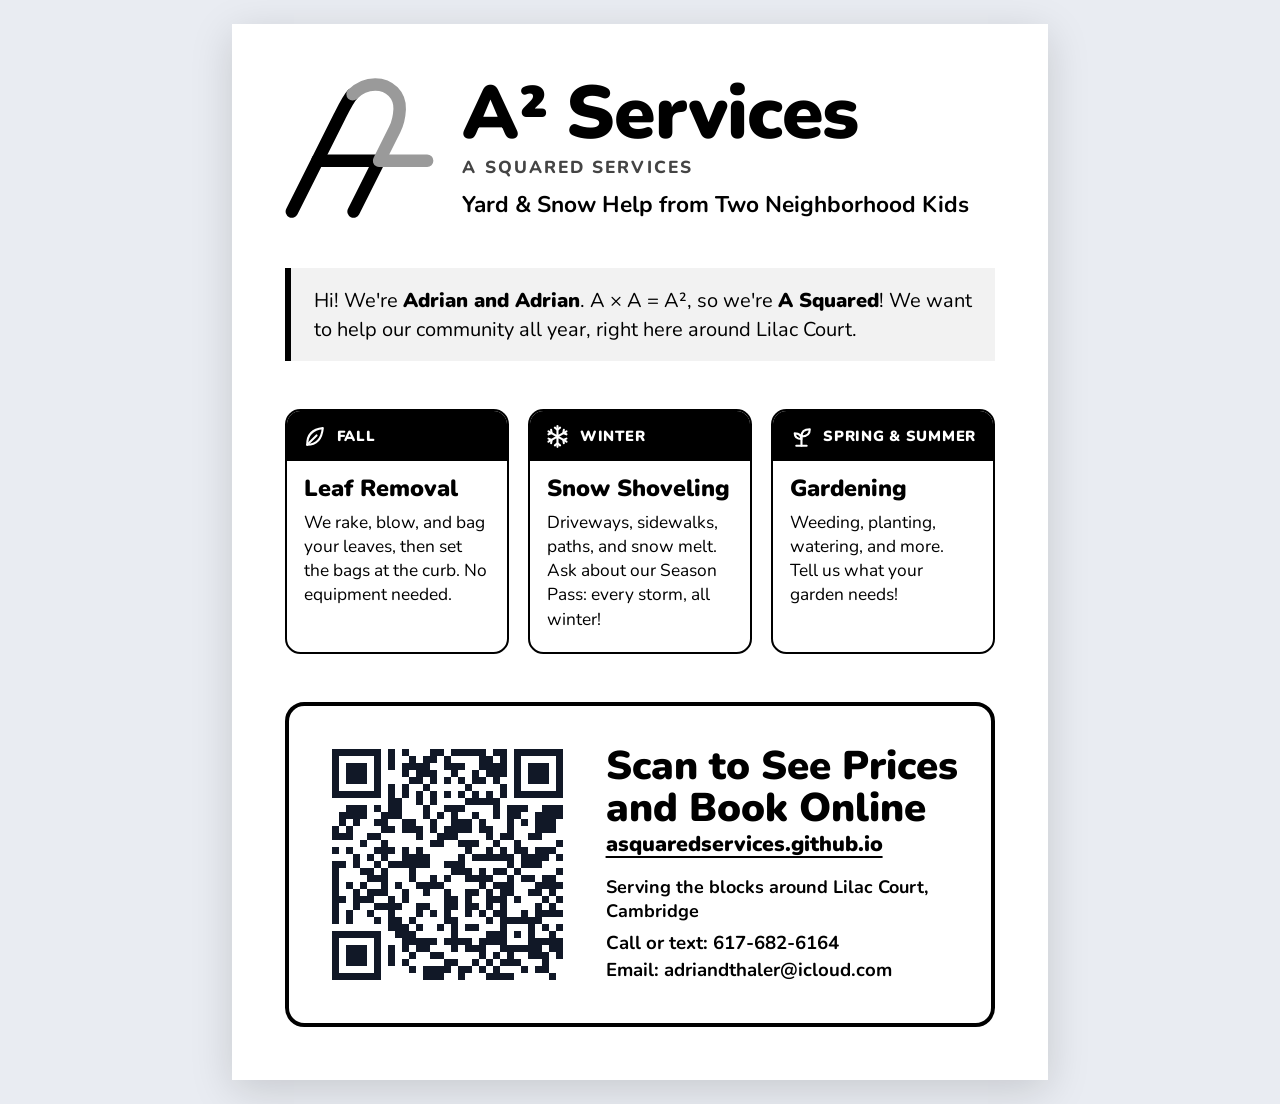
==== commit 06c34c04: "Leaf bags go to the curb, not hauled away The home page Fall card, the Fall description, the bag pol" ====
--- a/flier/index.html
+++ b/flier/index.html
@@ -244,7 +244,7 @@
         <div class="season-top"><svg class="icon"><use href="#i-leaf"/></svg>Fall</div>
         <div class="season-body">
           <h2>Leaf Removal</h2>
-          <p>We rake, blow, bag, and haul away your leaves. No equipment needed.</p>
+          <p>We rake, blow, and bag your leaves, then set the bags at the curb. No equipment needed.</p>
         </div>
       </article>
       <article class="season">
